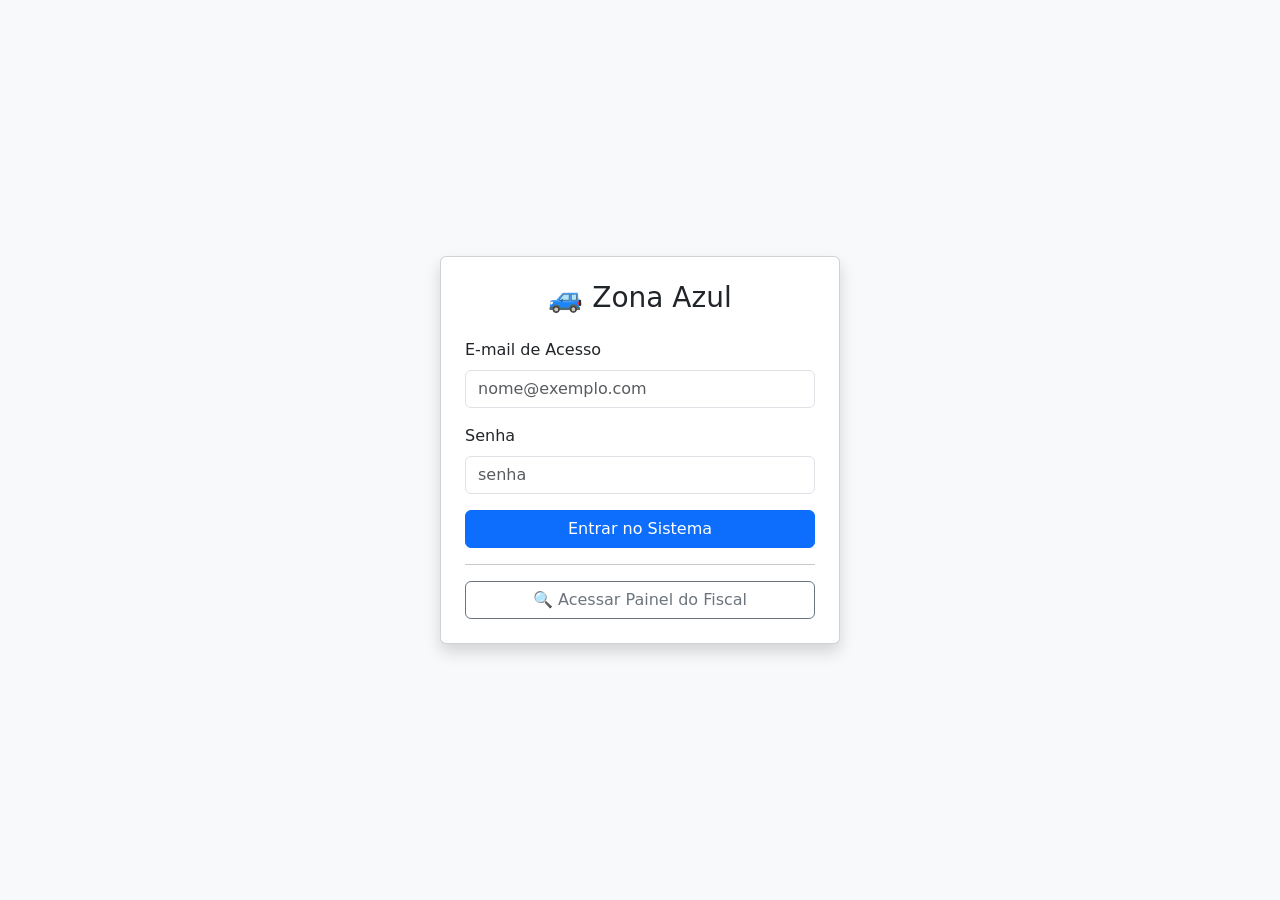
==== frontend/index.html @ 68ac404d "feat: terraform initialization + db checks" ====
<!DOCTYPE html>
<html lang="pt-BR">

<head>
    <meta charset="UTF-8">
    <meta name="viewport" content="width=device-width, initial-scale=1.0">
    <title>Zona Azul - Login</title>
    <link href="https://cdn.jsdelivr.net/npm/bootstrap@5.3.0/dist/css/bootstrap.min.css" rel="stylesheet">
</head>

<body class="bg-light d-flex align-items-center justify-content-center" style="height: 100vh;">

    <div class="card shadow p-4" style="width: 100%; max-width: 400px;">
        <h3 class="text-center mb-4">🚙 Zona Azul</h3>

        <form id="formLogin">
            <div class="mb-3">
                <label for="email" class="form-label">E-mail de Acesso</label>
                <input type="email" class="form-control" id="email" placeholder="nome@exemplo.com" required>
            </div>
            <div class="mb-3">
                <label for="senha" class="form-label">Senha</label>
                <input type="password" class="form-control" id="senha" placeholder="senha" required>
            </div>

            <button type="submit" class="btn btn-primary w-100">Entrar no Sistema</button>
        </form>

        <div id="mensagemErro" class="alert alert-danger mt-3 d-none" role="alert"></div>

        <hr>
        <a href="painel_fiscal.html" class="btn btn-outline-secondary w-100">🔍 Acessar Painel do Fiscal</a>
    </div>

    <script src="js/auth.js"></script>
</body>

</html>
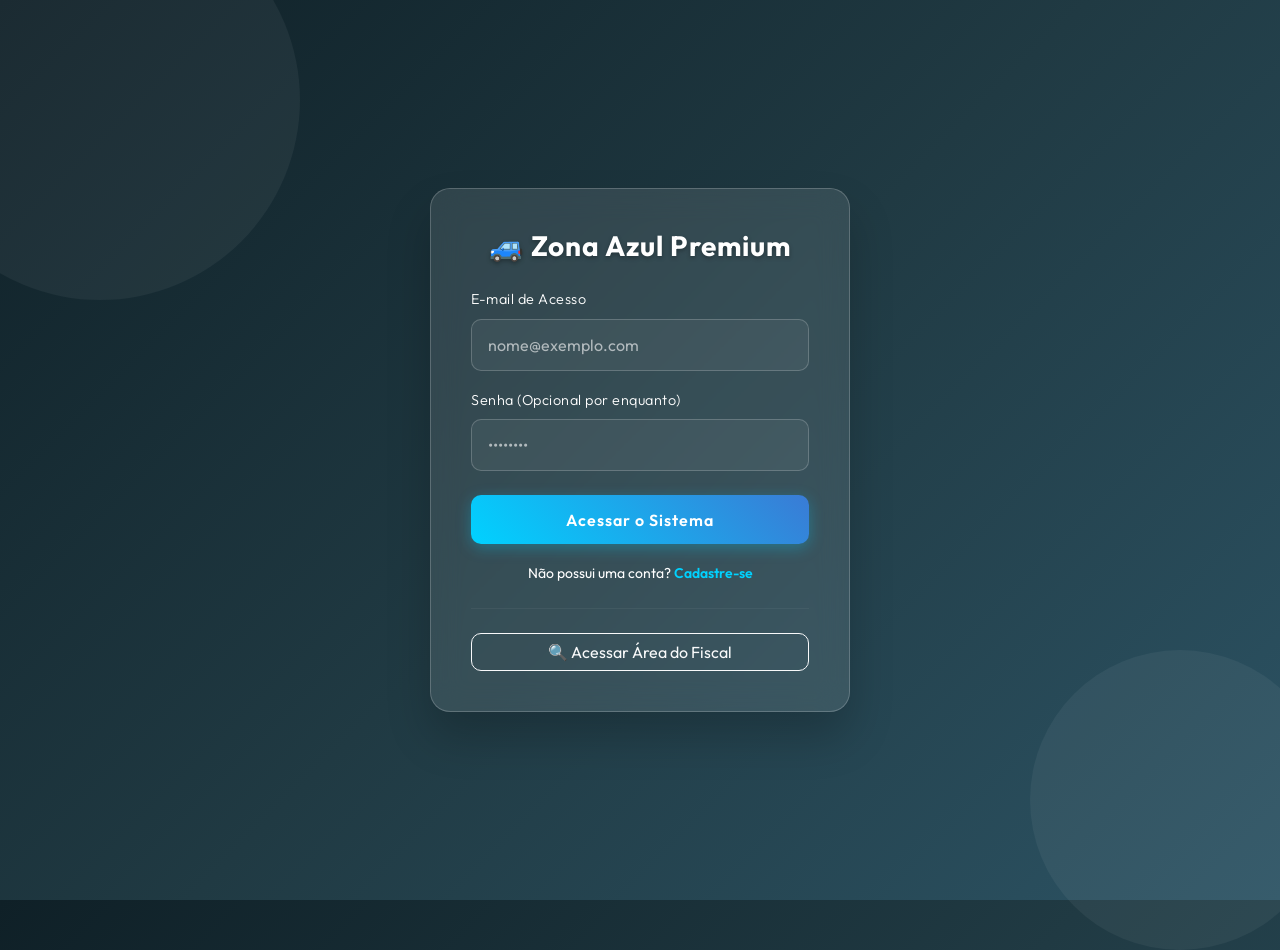
==== commit 54f4524e: "feat: adiciona fluxo de criacao de conta com novo design glassmorphism" ====
--- a/frontend/index.html
+++ b/frontend/index.html
@@ -4,32 +4,200 @@
 <head>
     <meta charset="UTF-8">
     <meta name="viewport" content="width=device-width, initial-scale=1.0">
-    <title>Zona Azul - Login</title>
+    <title>Zona Azul - Autenticação</title>
     <link href="https://cdn.jsdelivr.net/npm/bootstrap@5.3.0/dist/css/bootstrap.min.css" rel="stylesheet">
+    <link href="https://fonts.googleapis.com/css2?family=Outfit:wght@300;400;600;700&display=swap" rel="stylesheet">
+    <style>
+        body {
+            font-family: 'Outfit', sans-serif;
+            background: linear-gradient(135deg, #0f2027 0%, #203a43 50%, #2c5364 100%);
+            min-height: 100vh;
+            display: flex;
+            align-items: center;
+            justify-content: center;
+            color: #fff;
+            margin: 0;
+            overflow: hidden;
+        }
+
+        /* Elementos de fundo dinâmicos */
+        .bg-circle {
+            position: absolute;
+            border-radius: 50%;
+            background: rgba(255, 255, 255, 0.05);
+            animation: float 10s infinite ease-in-out;
+            z-index: 0;
+        }
+
+        .bg-circle-1 { width: 400px; height: 400px; top: -100px; left: -100px; }
+        .bg-circle-2 { width: 300px; height: 300px; bottom: -50px; right: -50px; animation-delay: -5s; }
+
+        @keyframes float {
+            0%, 100% { transform: translateY(0); }
+            50% { transform: translateY(-20px); }
+        }
+
+        /* Glassmorphism Card */
+        .glass-card {
+            background: rgba(255, 255, 255, 0.1);
+            backdrop-filter: blur(15px);
+            -webkit-backdrop-filter: blur(15px);
+            border: 1px solid rgba(255, 255, 255, 0.2);
+            border-radius: 20px;
+            padding: 2.5rem;
+            width: 100%;
+            max-width: 420px;
+            box-shadow: 0 25px 45px rgba(0, 0, 0, 0.2);
+            z-index: 1;
+            position: relative;
+            transition: all 0.4s ease;
+        }
+
+        .glass-card h3 {
+            font-weight: 700;
+            letter-spacing: 1px;
+            margin-bottom: 1.5rem;
+            text-align: center;
+            text-shadow: 0 2px 4px rgba(0,0,0,0.3);
+        }
+
+        .form-control {
+            background: rgba(255, 255, 255, 0.05);
+            border: 1px solid rgba(255, 255, 255, 0.2);
+            color: #fff;
+            border-radius: 10px;
+            padding: 0.8rem 1rem;
+            transition: all 0.3s ease;
+        }
+
+        .form-control:focus {
+            background: rgba(255, 255, 255, 0.15);
+            border-color: #00d2ff;
+            color: #fff;
+            box-shadow: 0 0 10px rgba(0, 210, 255, 0.3);
+        }
+
+        .form-control::placeholder {
+            color: rgba(255, 255, 255, 0.6);
+        }
+
+        .form-label {
+            font-weight: 300;
+            font-size: 0.9rem;
+            letter-spacing: 0.5px;
+        }
+
+        .btn-primary {
+            background: linear-gradient(45deg, #00d2ff 0%, #3a7bd5 100%);
+            border: none;
+            border-radius: 10px;
+            padding: 0.8rem;
+            font-weight: 600;
+            letter-spacing: 1px;
+            transition: all 0.3s ease;
+            box-shadow: 0 4px 15px rgba(0, 210, 255, 0.3);
+        }
+
+        .btn-primary:hover {
+            transform: translateY(-2px);
+            box-shadow: 0 6px 20px rgba(0, 210, 255, 0.5);
+        }
+
+        .btn-outline-light {
+            border-radius: 10px;
+            transition: all 0.3s ease;
+        }
+
+        .btn-outline-light:hover {
+            background: rgba(255, 255, 255, 0.1);
+        }
+
+        .toggle-link {
+            color: #00d2ff;
+            cursor: pointer;
+            text-decoration: none;
+            font-weight: 600;
+            transition: color 0.3s;
+        }
+
+        .toggle-link:hover {
+            color: #fff;
+            text-decoration: underline;
+        }
+
+        /* Animação suave para transição de forms */
+        .form-section {
+            display: none;
+            animation: fadeIn 0.5s ease forwards;
+        }
+
+        .form-section.active {
+            display: block;
+        }
+
+        @keyframes fadeIn {
+            from { opacity: 0; transform: translateY(10px); }
+            to { opacity: 1; transform: translateY(0); }
+        }
+    </style>
 </head>
 
-<body class="bg-light d-flex align-items-center justify-content-center" style="height: 100vh;">
-
-    <div class="card shadow p-4" style="width: 100%; max-width: 400px;">
-        <h3 class="text-center mb-4">🚙 Zona Azul</h3>
-
-        <form id="formLogin">
-            <div class="mb-3">
-                <label for="email" class="form-label">E-mail de Acesso</label>
-                <input type="email" class="form-control" id="email" placeholder="nome@exemplo.com" required>
+<body>
+    <div class="bg-circle bg-circle-1"></div>
+    <div class="bg-circle bg-circle-2"></div>
+
+    <div class="glass-card">
+        <h3>🚙 Zona Azul Premium</h3>
+
+        <!-- MODO LOGIN -->
+        <div id="loginSection" class="form-section active">
+            <form id="formLogin">
+                <div class="mb-3">
+                    <label for="emailLogin" class="form-label">E-mail de Acesso</label>
+                    <input type="email" class="form-control" id="emailLogin" placeholder="nome@exemplo.com" required>
+                </div>
+                <div class="mb-4">
+                    <label for="senhaLogin" class="form-label">Senha (Opcional por enquanto)</label>
+                    <input type="password" class="form-control" id="senhaLogin" placeholder="••••••••">
+                </div>
+                <button type="submit" id="btnLogin" class="btn btn-primary w-100">
+                    <span id="spinnerLogin" class="spinner-border spinner-border-sm d-none me-2" role="status" aria-hidden="true"></span>
+                    Acessar o Sistema
+                </button>
+            </form>
+            <div class="text-center mt-3">
+                <small>Não possui uma conta? <span class="toggle-link" onclick="toggleMode('cadastro')">Cadastre-se</span></small>
             </div>
-            <div class="mb-3">
-                <label for="senha" class="form-label">Senha</label>
-                <input type="password" class="form-control" id="senha" placeholder="senha" required>
+        </div>
+
+        <!-- MODO CADASTRO -->
+        <div id="cadastroSection" class="form-section">
+            <form id="formCadastro">
+                <div class="mb-3">
+                    <label for="nomeCadastro" class="form-label">Nome Completo</label>
+                    <input type="text" class="form-control" id="nomeCadastro" placeholder="Ex: João da Silva" required>
+                </div>
+                <div class="mb-4">
+                    <label for="emailCadastro" class="form-label">E-mail</label>
+                    <input type="email" class="form-control" id="emailCadastro" placeholder="nome@exemplo.com" required>
+                </div>
+                <button type="submit" id="btnCadastro" class="btn btn-primary w-100">
+                    <span id="spinnerCadastro" class="spinner-border spinner-border-sm d-none me-2" role="status" aria-hidden="true"></span>
+                    Criar Minha Conta
+                </button>
+            </form>
+            <div class="text-center mt-3">
+                <small>Já tem uma conta? <span class="toggle-link" onclick="toggleMode('login')">Faça o Login</span></small>
             </div>
-
-            <button type="submit" class="btn btn-primary w-100">Entrar no Sistema</button>
-        </form>
-
-        <div id="mensagemErro" class="alert alert-danger mt-3 d-none" role="alert"></div>
-
-        <hr>
-        <a href="painel_fiscal.html" class="btn btn-outline-secondary w-100">🔍 Acessar Painel do Fiscal</a>
+        </div>
+
+        <!-- MENSAGENS -->
+        <div id="mensagemErro" class="alert alert-danger mt-4 d-none" role="alert" style="background: rgba(220, 53, 69, 0.2); border-color: #dc3545; color: #ffb3b3;"></div>
+        <div id="mensagemSucesso" class="alert alert-success mt-4 d-none" role="alert" style="background: rgba(25, 135, 84, 0.2); border-color: #198754; color: #a3cfbb;"></div>
+
+        <hr style="border-color: rgba(255,255,255,0.2); margin: 1.5rem 0;">
+        
+        <a href="painel_fiscal.html" class="btn btn-outline-light w-100 text-center text-decoration-none">🔍 Acessar Área do Fiscal</a>
     </div>
 
     <script src="js/auth.js"></script>
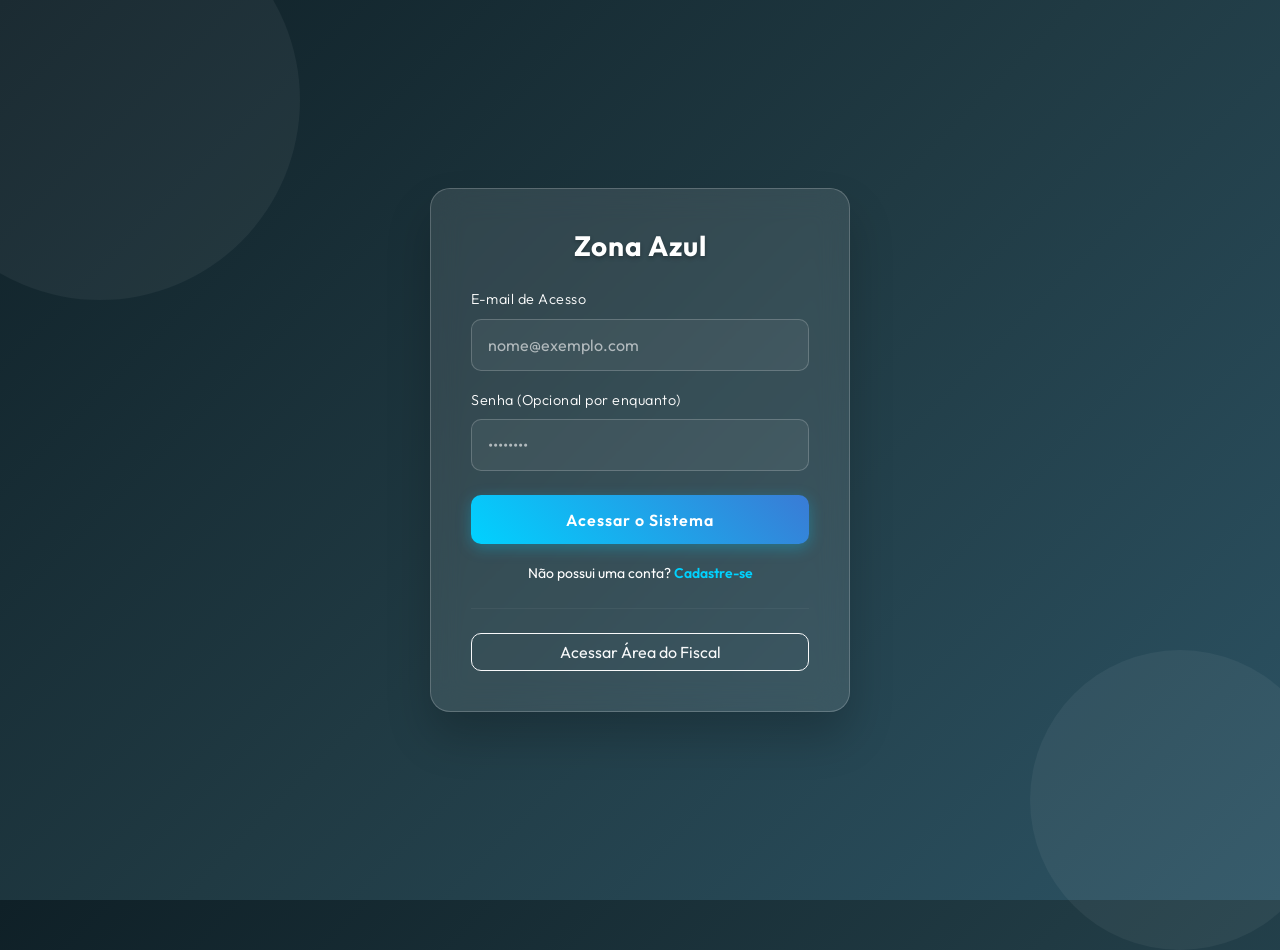
==== commit 04f68269: "style: remove emojis e aplica design glassmorphism nos paineis" ====
--- a/frontend/index.html
+++ b/frontend/index.html
@@ -147,7 +147,7 @@
     <div class="bg-circle bg-circle-2"></div>
 
     <div class="glass-card">
-        <h3>🚙 Zona Azul Premium</h3>
+        <h3>Zona Azul</h3>
 
         <!-- MODO LOGIN -->
         <div id="loginSection" class="form-section active">
@@ -197,7 +197,7 @@
 
         <hr style="border-color: rgba(255,255,255,0.2); margin: 1.5rem 0;">
         
-        <a href="painel_fiscal.html" class="btn btn-outline-light w-100 text-center text-decoration-none">🔍 Acessar Área do Fiscal</a>
+        <a href="painel_fiscal.html" class="btn btn-outline-light w-100 text-center text-decoration-none">Acessar Área do Fiscal</a>
     </div>
 
     <script src="js/auth.js"></script>
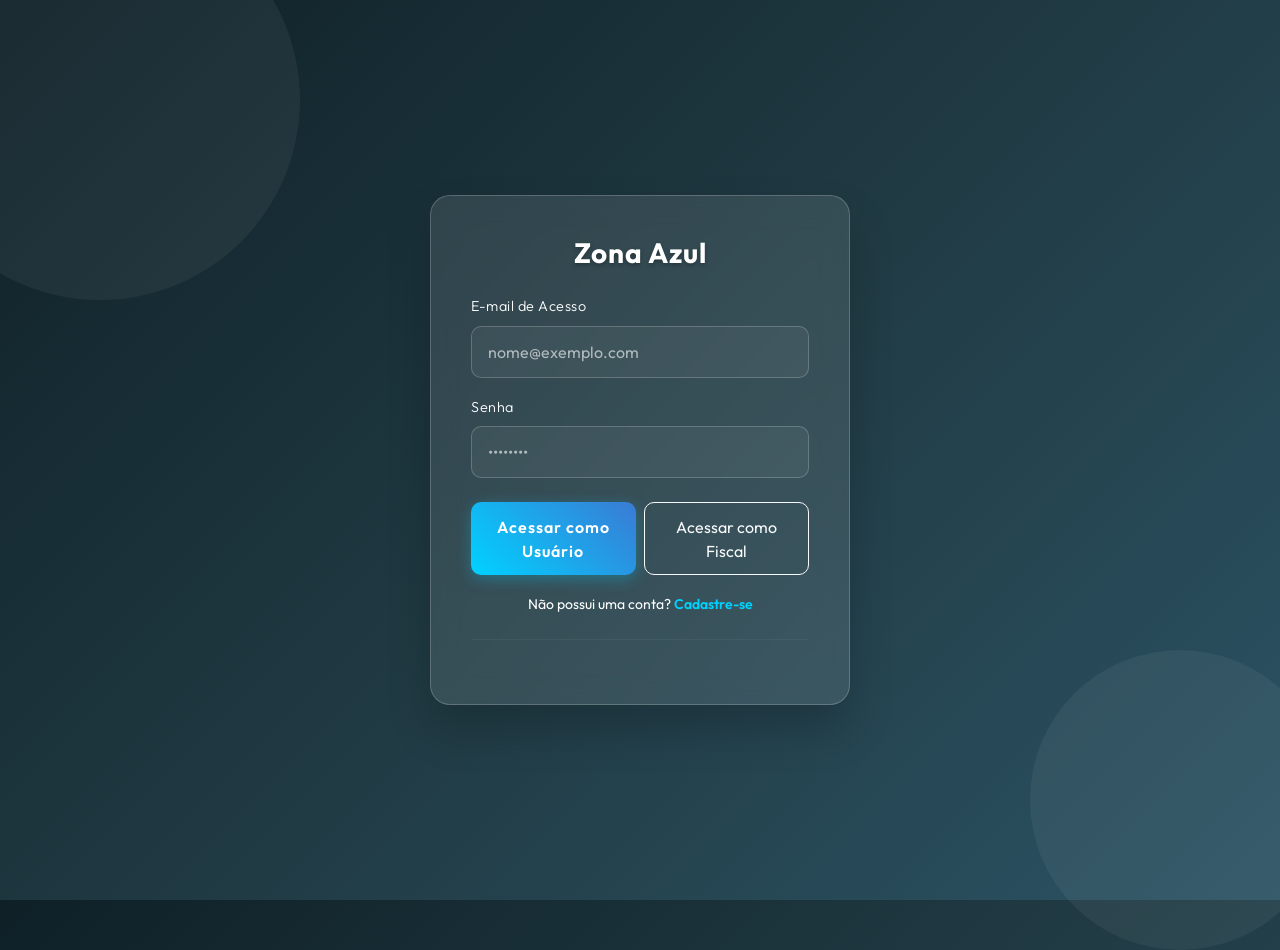
==== commit b6f2f045: "feat(arquitetura): extração do serviço de auth e conf do API gateway - Criação do microsserviço inde" ====
--- a/frontend/index.html
+++ b/frontend/index.html
@@ -157,13 +157,19 @@
                     <input type="email" class="form-control" id="emailLogin" placeholder="nome@exemplo.com" required>
                 </div>
                 <div class="mb-4">
-                    <label for="senhaLogin" class="form-label">Senha (Opcional por enquanto)</label>
-                    <input type="password" class="form-control" id="senhaLogin" placeholder="••••••••">
-                </div>
-                <button type="submit" id="btnLogin" class="btn btn-primary w-100">
-                    <span id="spinnerLogin" class="spinner-border spinner-border-sm d-none me-2" role="status" aria-hidden="true"></span>
-                    Acessar o Sistema
-                </button>
+                    <label for="senhaLogin" class="form-label">Senha</label>
+                    <input type="password" class="form-control" id="senhaLogin" placeholder="••••••••" required>
+                </div>
+                <div class="d-flex gap-2">
+                    <button type="button" id="btnLoginUsuario" class="btn btn-primary w-100">
+                        <span id="spinnerLoginUsu" class="spinner-border spinner-border-sm d-none me-2" role="status" aria-hidden="true"></span>
+                        Acessar como Usuário
+                    </button>
+                    <button type="button" id="btnLoginFiscal" class="btn btn-outline-light w-100">
+                        <span id="spinnerLoginFisc" class="spinner-border spinner-border-sm d-none me-2" role="status" aria-hidden="true"></span>
+                        Acessar como Fiscal
+                    </button>
+                </div>
             </form>
             <div class="text-center mt-3">
                 <small>Não possui uma conta? <span class="toggle-link" onclick="toggleMode('cadastro')">Cadastre-se</span></small>
@@ -180,6 +186,10 @@
                 <div class="mb-4">
                     <label for="emailCadastro" class="form-label">E-mail</label>
                     <input type="email" class="form-control" id="emailCadastro" placeholder="nome@exemplo.com" required>
+                </div>
+                <div class="mb-4">
+                    <label for="senhaCadastro" class="form-label">Senha</label>
+                    <input type="password" class="form-control" id="senhaCadastro" placeholder="Mínimo 8 caracteres" required minlength="8">
                 </div>
                 <button type="submit" id="btnCadastro" class="btn btn-primary w-100">
                     <span id="spinnerCadastro" class="spinner-border spinner-border-sm d-none me-2" role="status" aria-hidden="true"></span>
@@ -196,8 +206,6 @@
         <div id="mensagemSucesso" class="alert alert-success mt-4 d-none" role="alert" style="background: rgba(25, 135, 84, 0.2); border-color: #198754; color: #a3cfbb;"></div>
 
         <hr style="border-color: rgba(255,255,255,0.2); margin: 1.5rem 0;">
-        
-        <a href="painel_fiscal.html" class="btn btn-outline-light w-100 text-center text-decoration-none">Acessar Área do Fiscal</a>
     </div>
 
     <script src="js/auth.js"></script>
